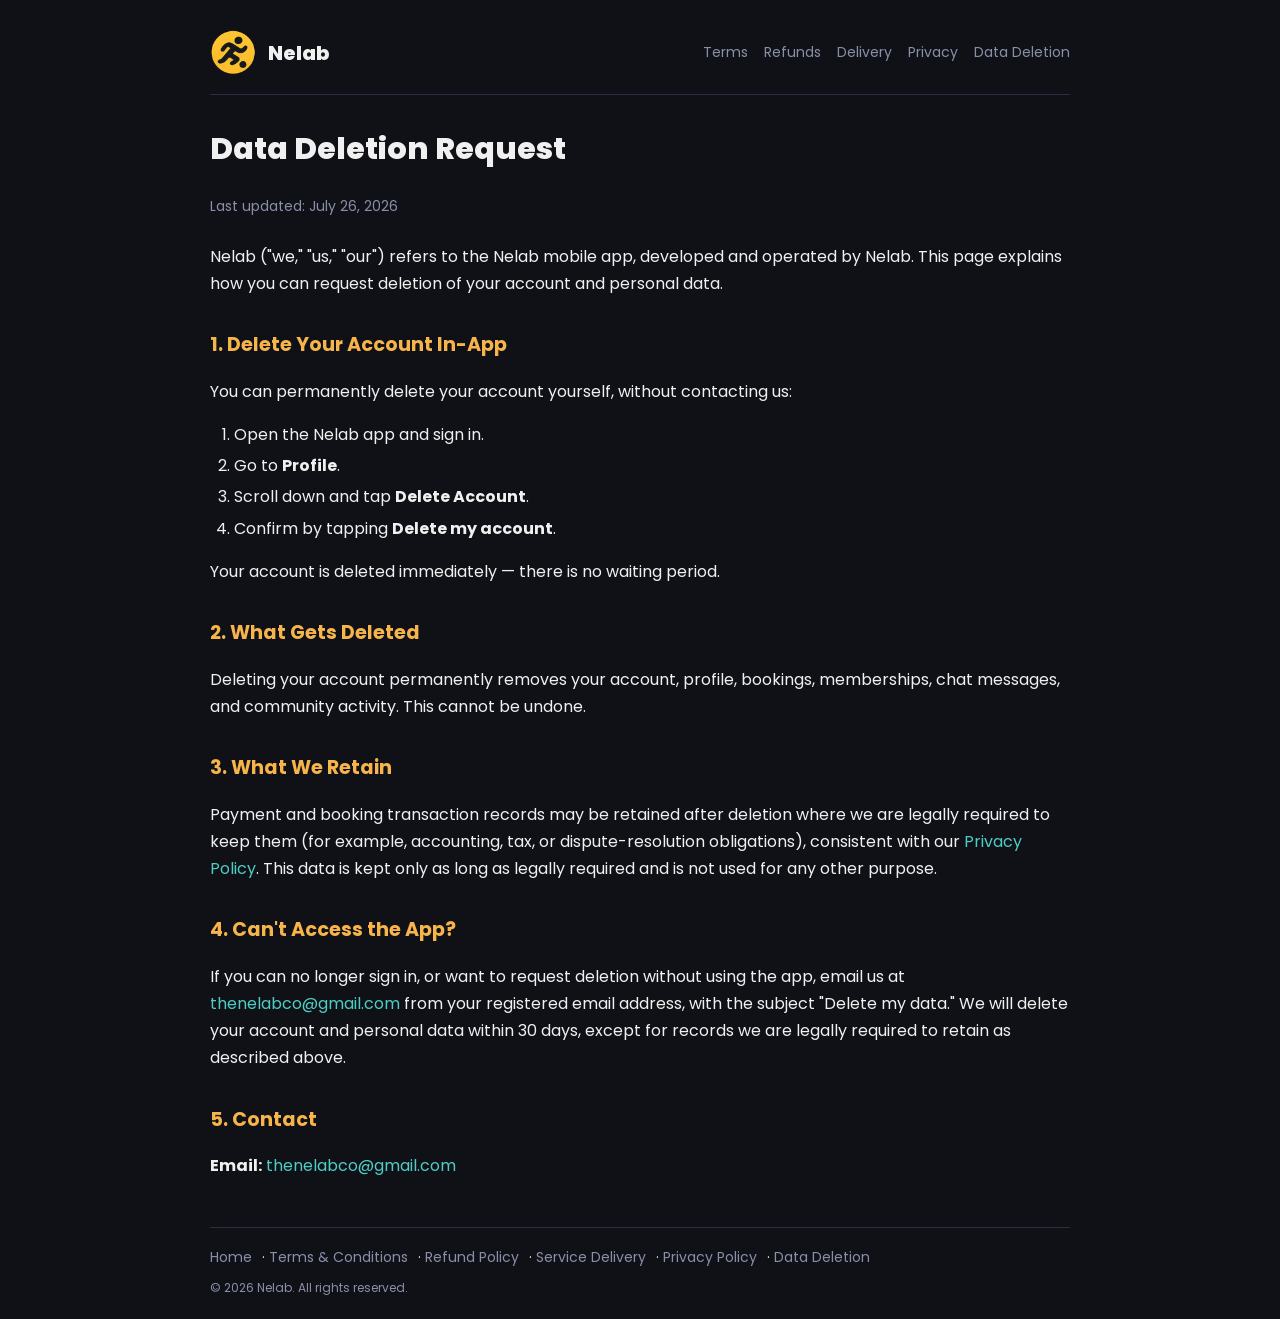
==== data-deletion.html @ 1bb6adaa "Add data deletion request page for Google Play compliance Google Play's Data Safety form requires a " ====
<!DOCTYPE html>
<html lang="en">
<head>
  <title>Nelab Data Deletion Request</title>
  <meta charset="UTF-8">
  <meta name="viewport" content="width=device-width, initial-scale=1.0">
  <link rel="icon" type="image/png" href="nelab.png">
  <link rel="preconnect" href="https://fonts.googleapis.com">
  <link rel="preconnect" href="https://fonts.gstatic.com" crossorigin>
  <link href="https://fonts.googleapis.com/css2?family=Poppins:wght@400;600;700;800&display=swap" rel="stylesheet">
  <link rel="stylesheet" href="style.css">
</head>
<body>
  <header class="site-header">
    <a class="brand" href="index.html"><img src="nelab.png" alt="Nelab logo">Nelab</a>
    <nav>
      <a href="terms.html">Terms</a>
      <a href="refund.html">Refunds</a>
      <a href="delivery.html">Delivery</a>
      <a href="privacy.html">Privacy</a>
      <a href="data-deletion.html">Data Deletion</a>
    </nav>
  </header>

  <h1>Data Deletion Request</h1>
  <p class="meta">Last updated: July 26, 2026</p>

  <p>Nelab ("we," "us," "our") refers to the Nelab mobile app, developed and operated by Nelab. This page explains how you can request deletion of your account and personal data.</p>

  <h2>1. Delete Your Account In-App</h2>
  <p>You can permanently delete your account yourself, without contacting us:</p>
  <ol>
    <li>Open the Nelab app and sign in.</li>
    <li>Go to <strong>Profile</strong>.</li>
    <li>Scroll down and tap <strong>Delete Account</strong>.</li>
    <li>Confirm by tapping <strong>Delete my account</strong>.</li>
  </ol>
  <p>Your account is deleted immediately — there is no waiting period.</p>

  <h2>2. What Gets Deleted</h2>
  <p>Deleting your account permanently removes your account, profile, bookings, memberships, chat messages, and community activity. This cannot be undone.</p>

  <h2>3. What We Retain</h2>
  <p>Payment and booking transaction records may be retained after deletion where we are legally required to keep them (for example, accounting, tax, or dispute-resolution obligations), consistent with our <a href="privacy.html">Privacy Policy</a>. This data is kept only as long as legally required and is not used for any other purpose.</p>

  <h2>4. Can't Access the App?</h2>
  <p>If you can no longer sign in, or want to request deletion without using the app, email us at <a href="mailto:thenelabco@gmail.com">thenelabco@gmail.com</a> from your registered email address, with the subject "Delete my data." We will delete your account and personal data within 30 days, except for records we are legally required to retain as described above.</p>

  <h2>5. Contact</h2>
  <p><strong>Email:</strong> <a href="mailto:thenelabco@gmail.com">thenelabco@gmail.com</a></p>

  <footer>
    <p class="footnav">
      <a href="index.html">Home</a> ·
      <a href="terms.html">Terms &amp; Conditions</a> ·
      <a href="refund.html">Refund Policy</a> ·
      <a href="delivery.html">Service Delivery</a> ·
      <a href="privacy.html">Privacy Policy</a> ·
      <a href="data-deletion.html">Data Deletion</a>
    </p>
    <p class="copyright">© 2026 Nelab. All rights reserved.</p>
  </footer>
</body>
</html>
---- style.css ----
* { box-sizing: border-box; }
body {
  font-family: 'Poppins', -apple-system, BlinkMacSystemFont, "Segoe UI", Roboto, sans-serif;
  background: #0F1117;
  color: #F0F0F0;
  max-width: 900px;
  margin: 0 auto;
  padding: 20px;
  line-height: 1.7;
}
a { color: #4ECDC4; text-decoration: none; }
a:hover { text-decoration: underline; }
h1 { font-weight: 800; color: #F0F0F0; font-size: 1.9rem; margin-top: 28px; }
h2 { font-weight: 700; color: #F6B44A; font-size: 1.2rem; margin-top: 32px; }
h3 { font-weight: 600; color: #F0F0F0; }
strong { color: #F0F0F0; }
.meta { color: #8A8FA8; font-size: 14px; margin-bottom: 24px; }
.site-header {
  display: flex; align-items: center; justify-content: space-between;
  gap: 14px; flex-wrap: wrap;
  padding: 10px 0 18px; border-bottom: 1px solid #2A2E42;
}
.brand { display: flex; align-items: center; gap: 12px; font-weight: 800; font-size: 20px; color: #F0F0F0; }
.brand img { width: 46px; height: 46px; border-radius: 12px; display: block; }
.brand:hover { text-decoration: none; }
.site-header nav { display: flex; flex-wrap: wrap; gap: 4px 16px; }
.site-header nav a { color: #8A8FA8; font-size: 14px; font-weight: 400; }
.site-header nav a:hover { color: #F6B44A; text-decoration: none; }
.card {
  background: #1A1D27; border: 1px solid #2A2E42;
  border-radius: 14px; padding: 18px 22px; margin: 14px 0;
}
.card h3 { margin: 0 0 6px; }
.card p { margin: 0; color: #8A8FA8; }
.tag {
  display: inline-block; background: #1D8A8A; color: #F0F0F0;
  font-size: 11px; font-weight: 600; border-radius: 20px;
  padding: 2px 12px; margin-bottom: 10px; letter-spacing: 0.4px;
}
.btn {
  display: inline-block; background: #F6B44A; color: #0F1117;
  font-weight: 700; border-radius: 12px; padding: 12px 26px; margin-top: 8px;
}
.btn:hover { text-decoration: none; opacity: 0.9; }
ul, ol { padding-left: 24px; }
li { margin: 4px 0; }
footer { margin-top: 48px; border-top: 1px solid #2A2E42; padding-top: 18px; }
.footnav { font-size: 14px; margin: 0 0 8px; }
.footnav a { color: #8A8FA8; margin-right: 6px; }
.footnav a:hover { color: #F6B44A; text-decoration: none; }
.copyright { font-size: 12px; color: #8A8FA8; margin: 0; }
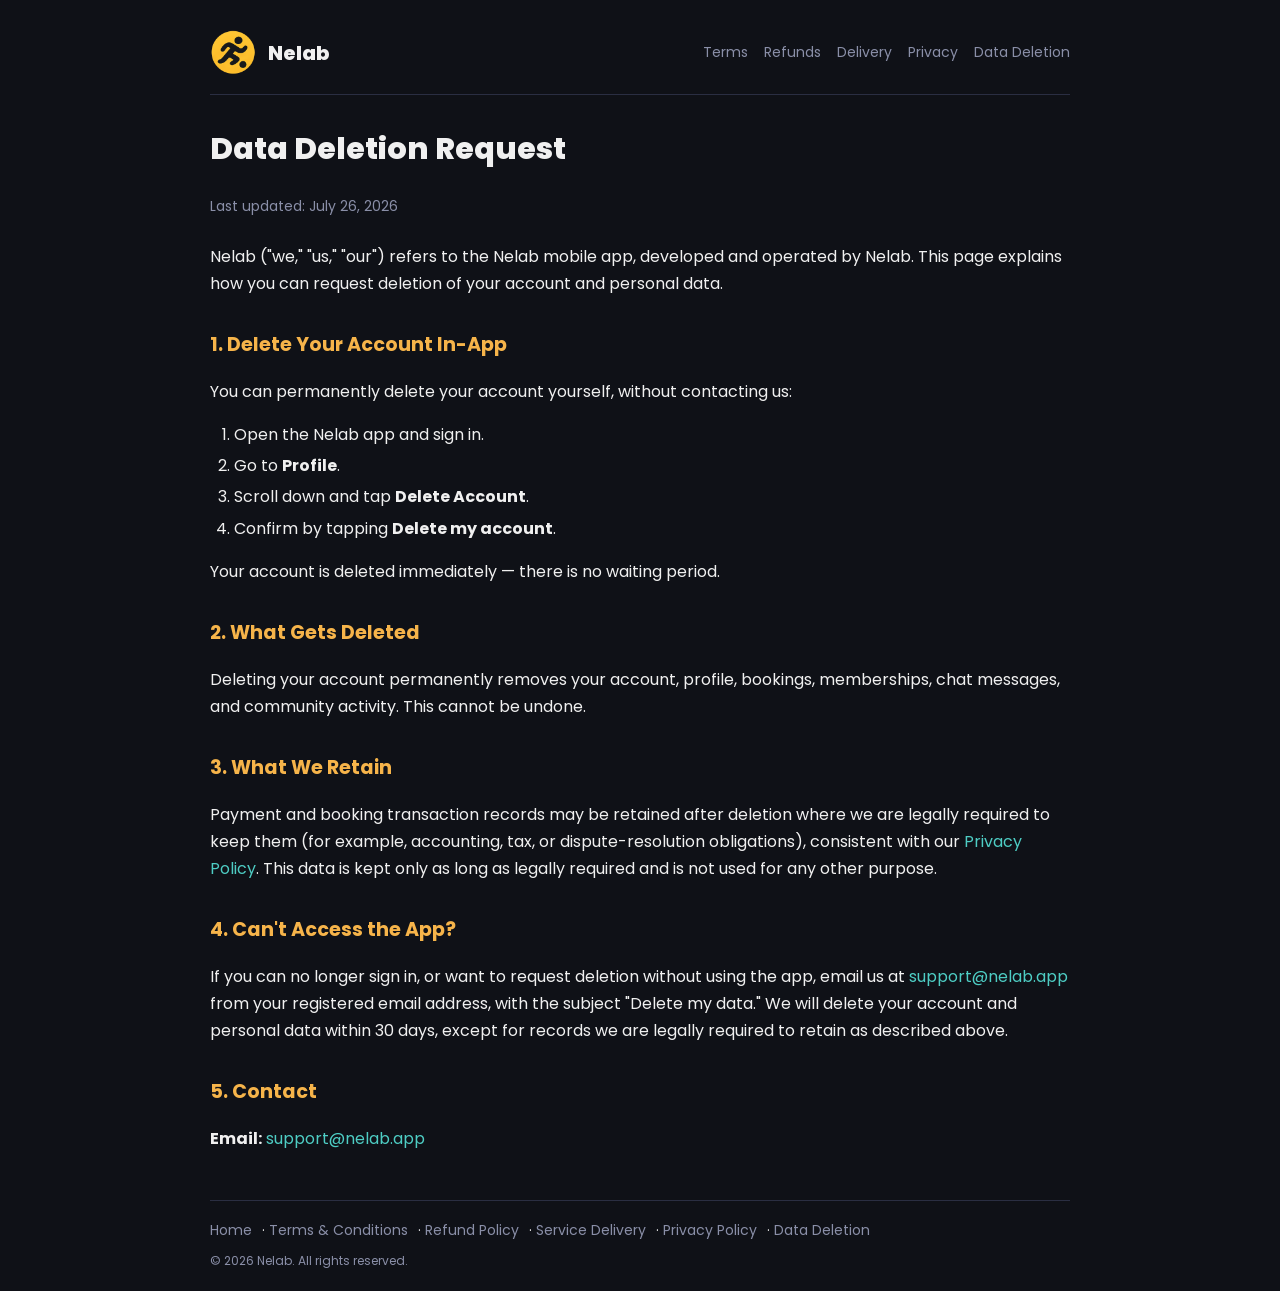
==== commit becd4469: "Replace contact email with support@nelab.app across the site Co-Authored-By: Claude Sonnet 5 <norepl" ====
--- a/data-deletion.html
+++ b/data-deletion.html
@@ -44,10 +44,10 @@
   <p>Payment and booking transaction records may be retained after deletion where we are legally required to keep them (for example, accounting, tax, or dispute-resolution obligations), consistent with our <a href="privacy.html">Privacy Policy</a>. This data is kept only as long as legally required and is not used for any other purpose.</p>
 
   <h2>4. Can't Access the App?</h2>
-  <p>If you can no longer sign in, or want to request deletion without using the app, email us at <a href="mailto:thenelabco@gmail.com">thenelabco@gmail.com</a> from your registered email address, with the subject "Delete my data." We will delete your account and personal data within 30 days, except for records we are legally required to retain as described above.</p>
+  <p>If you can no longer sign in, or want to request deletion without using the app, email us at <a href="mailto:support@nelab.app">support@nelab.app</a> from your registered email address, with the subject "Delete my data." We will delete your account and personal data within 30 days, except for records we are legally required to retain as described above.</p>
 
   <h2>5. Contact</h2>
-  <p><strong>Email:</strong> <a href="mailto:thenelabco@gmail.com">thenelabco@gmail.com</a></p>
+  <p><strong>Email:</strong> <a href="mailto:support@nelab.app">support@nelab.app</a></p>
 
   <footer>
     <p class="footnav">
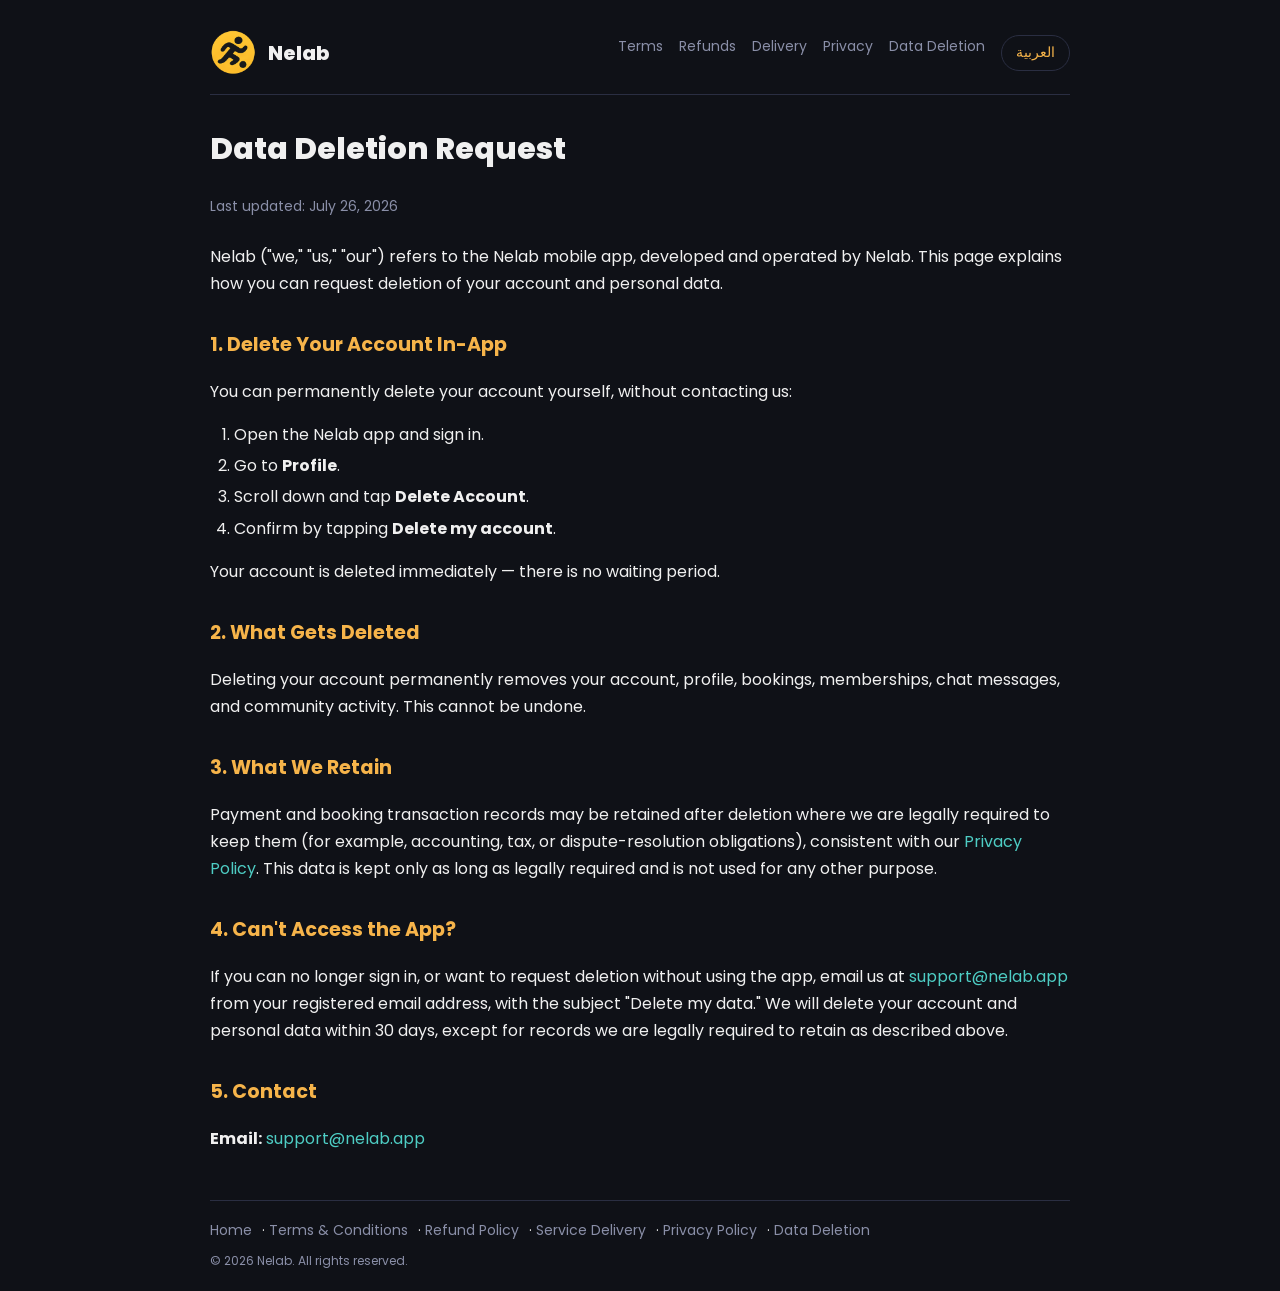
==== commit 92e8f069: "Update Terms & Conditions and add Arabic translations for all pages Rewrites terms.html with the exp" ====
--- a/data-deletion.html
+++ b/data-deletion.html
@@ -19,6 +19,7 @@
       <a href="delivery.html">Delivery</a>
       <a href="privacy.html">Privacy</a>
       <a href="data-deletion.html">Data Deletion</a>
+      <a href="data-deletion-ar.html" class="lang-switch">العربية</a>
     </nav>
   </header>
 
--- a/style.css
+++ b/style.css
@@ -49,3 +49,14 @@
 .footnav a { color: #8A8FA8; margin-right: 6px; }
 .footnav a:hover { color: #F6B44A; text-decoration: none; }
 .copyright { font-size: 12px; color: #8A8FA8; margin: 0; }
+
+.lang-switch {
+  border: 1px solid #2A2E42; border-radius: 100px;
+  padding: 5px 14px; color: #F6B44A !important;
+  font-weight: 600; font-size: 13px;
+}
+.lang-switch:hover { background: #1A1D27; text-decoration: none !important; }
+
+html[dir="rtl"] body { font-family: 'Cairo', 'Poppins', -apple-system, BlinkMacSystemFont, "Segoe UI", Roboto, sans-serif; }
+html[dir="rtl"] ul, html[dir="rtl"] ol { padding-left: 0; padding-right: 24px; }
+html[dir="rtl"] .footnav a { margin-right: 0; margin-left: 6px; }
